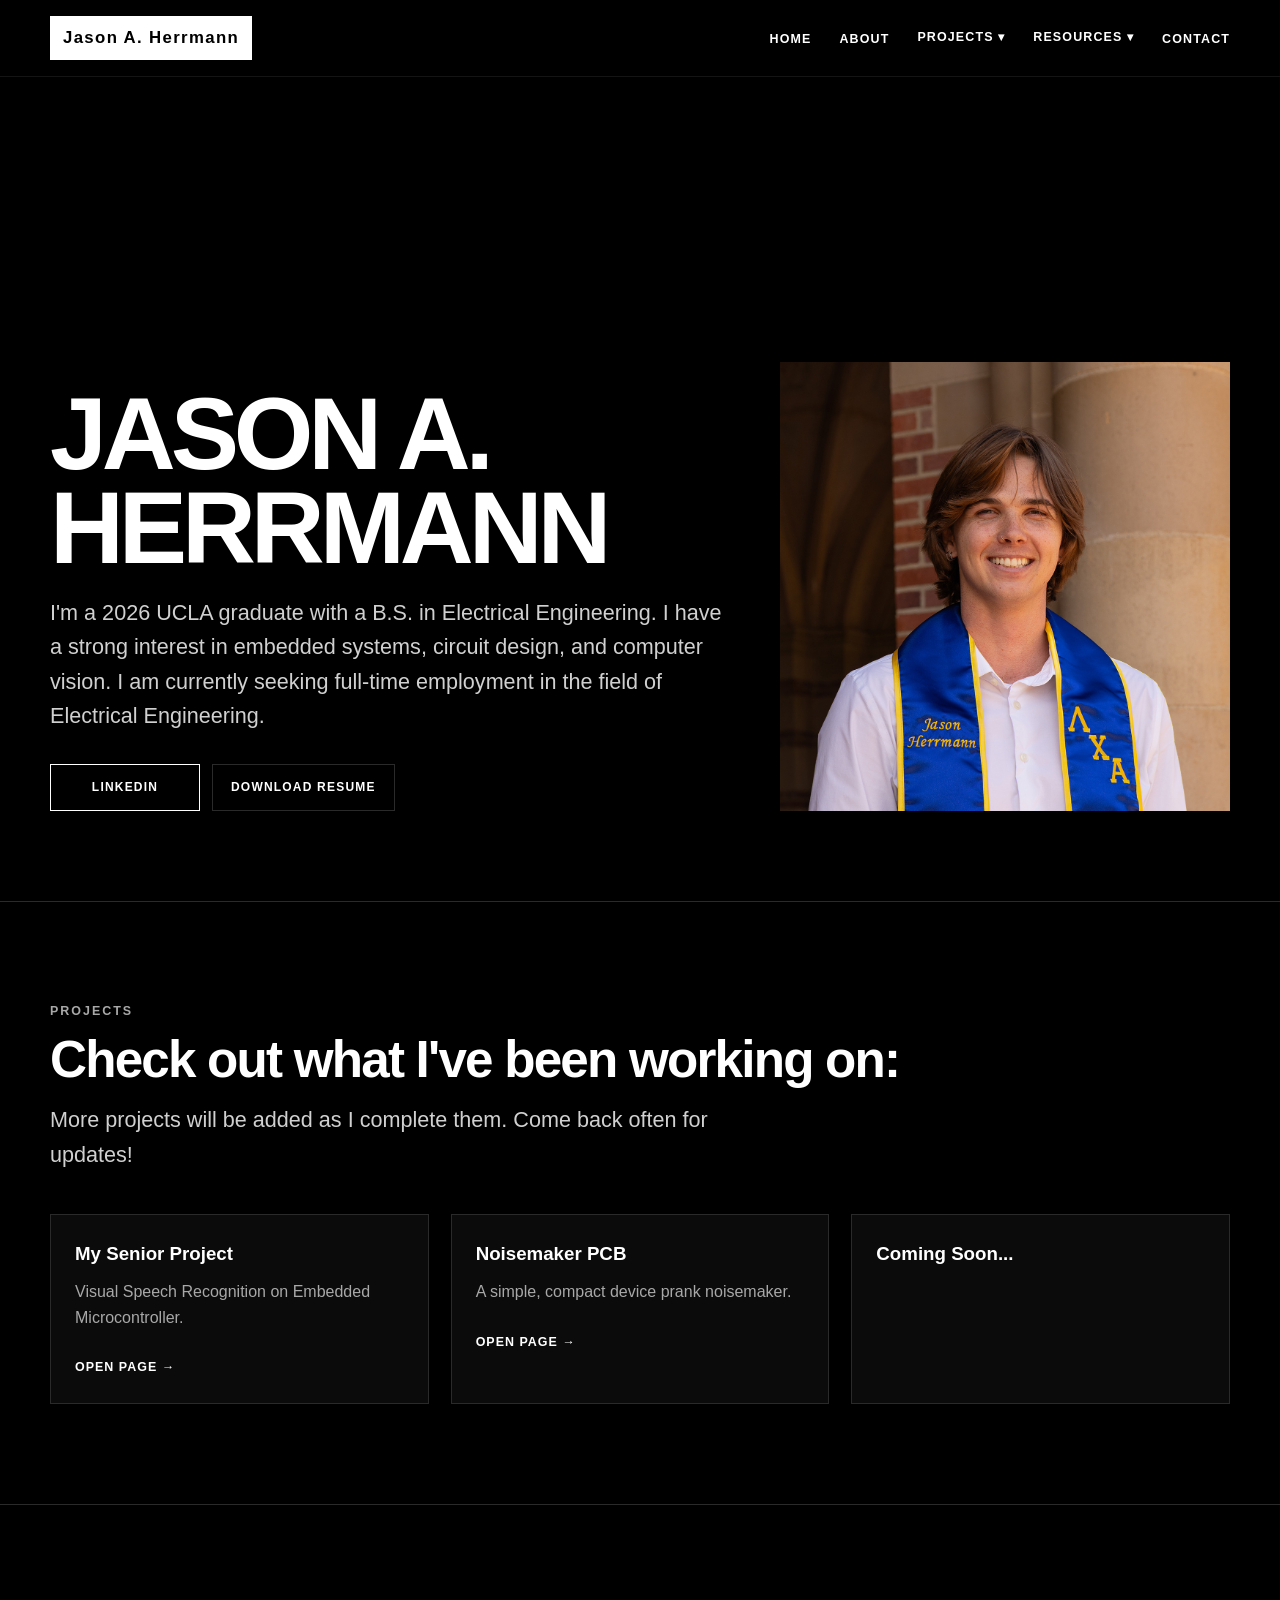
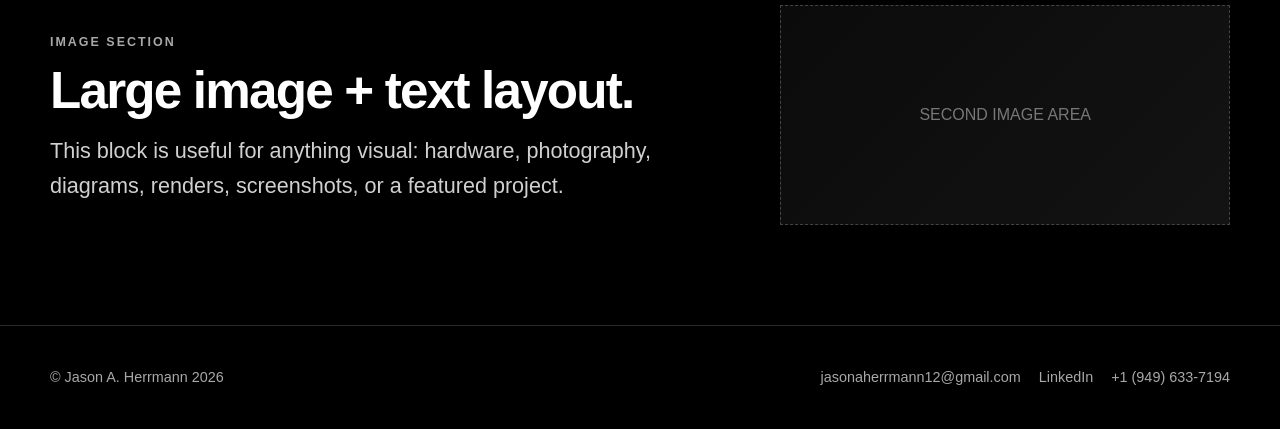
==== index.html @ fa323c01 "gallery update sept 2026" ====
<!DOCTYPE html>
<html lang="en">
<head>
  <meta charset="UTF-8">
  <meta name="viewport" content="width=device-width, initial-scale=1.0">
  <meta name="description" content="Personal portfolio website template.">
  <title>Home | Jason A. Herrmann's Portfolio</title>
  <link rel="stylesheet" href="assets/css/style.css">
</head>
<body>
<header class="site-header">
  <div class="container navbar">
    <a class="brand" href="index.html">Jason A. Herrmann</a>

    <button class="nav-toggle" aria-expanded="false" aria-label="Open navigation">
      MENU
    </button>

    <ul class="nav-links">
      <li><a href="index.html">Home</a></li>
      <li><a href="about.html">About</a></li>

      <li class="dropdown">
        <button class="dropdown-button" aria-expanded="false">Projects ▾</button>
        <ul class="dropdown-menu">
          <li><a href="page-one.html">My Senior Project</a></li>
          <li><a href="page-two.html">Noisemaker PCB</a></li>
          <li><a href="page-three.html">Coming Soon...</a></li>
        </ul>
      </li>

      <li class="dropdown">
        <button class="dropdown-button" aria-expanded="false">Resources ▾</button>
        <ul class="dropdown-menu">
          <li><a href="gallery.html">Gallery</a></li>
          <li><a href="downloads.html">Downloads</a></li>
        </ul>
      </li>

      <li><a href="contact.html">Contact</a></li>
    </ul>
  </div>
</header>

<main>
<section class="hero">
  <div class="container hero-grid">
    <div>
      <h1>JASON A. HERRMANN</h1>
      <p class="lead">
        I'm a 2026 UCLA graduate with a B.S. in Electrical Engineering. 
        I have a strong interest in embedded systems, circuit design, and computer vision. 
        I am currently seeking full-time employment in the field of Electrical Engineering.
      </p>

      <div class="button-row">
        <a class="button" href="https://www.linkedin.com/in/jason-a-herrmann/">LinkedIN</a>
        <a class="button secondary" href="assets/downloads/JasonHerrmannResumeSept2026.pdf" download>Download Resume</a>
      </div>
    </div>

    <div>
      <div>
        <img src="assets/images/SquareProfile.jpg" alt="Description of image">
      </div>
    </div>
  </div>
</section>

<section class="section">
  <div class="container">
    <div class="section-header">
      <p class="kicker">Projects</p>
      <h2>Check out what I've been working on:</h2>
      <p class="lead">
        More projects will be added as I complete them. Come back often for updates!
      </p>
    </div>

    <div class="grid">
      <article class="card">
        <h3>My Senior Project</h3>
        <p>Visual Speech Recognition on Embedded Microcontroller.</p>
        <a class="text-link" href="page-one.html">Open Page →</a>
      </article>

      <article class="card">
        <h3>Noisemaker PCB</h3>
        <p>A simple, compact device prank noisemaker.</p>
        <a class="text-link" href="page-two.html">Open Page →</a>
      </article>

      <article class="card">
        <h3>Coming Soon...</h3>
        <p></p>
        <a class="text-link" href="page-three.html"></a>
      </article>
    </div>
  </div>
</section>

<section class="section">
  <div class="container hero-grid">
    <div>
      <p class="kicker">IMAGE SECTION</p>
      <h2>Large image + text layout.</h2>
      <p class="lead">
        This block is useful for anything visual: hardware, photography, diagrams,
        renders, screenshots, or a featured project.
      </p>
    </div>

    <div class="media-placeholder small">
      SECOND IMAGE AREA
    </div>
  </div>
</section>
</main>

<footer class="site-footer">
  <div class="container footer-inner">
    <span>© Jason A. Herrmann 2026</span>
    <div class="footer-links">
      <a href="mailto:jasonaherrmann12@gmail.com">jasonaherrmann12@gmail.com</a>
      <a href="https://www.linkedin.com/in/jason-a-herrmann/">LinkedIn</a>
      <a> +1 (949) 633-7194 </a>
    </div>
  </div>
</footer>

<script src="assets/js/main.js"></script>
</body>
</html>
---- assets/css/style.css ----
:root {
  --bg: #000000;
  --panel: #0b0b0b;
  --text: #ffffff;
  --muted: #a8a8a8;
  --line: #2a2a2a;
  --max-width: 1180px;
  --nav-height: 76px;
}

* {
  box-sizing: border-box;
}

html {
  scroll-behavior: smooth;
}

body {
  margin: 0;
  background: var(--bg);
  color: var(--text);
  font-family: Arial, Helvetica, sans-serif;
  line-height: 1.6;
}

img {
  display: block;
  max-width: 100%;
}

a {
  color: inherit;
}

.container {
  width: min(calc(100% - 40px), var(--max-width));
  margin-inline: auto;
}

/* ---------- NAVIGATION ---------- */

.site-header {
  position: sticky;
  top: 0;
  z-index: 1000;
  border-bottom: 1px solid rgba(255,255,255,0.08);
  background: rgba(0,0,0,0.92);
  backdrop-filter: blur(12px);
}

.navbar {
  min-height: var(--nav-height);
  display: flex;
  align-items: center;
  justify-content: space-between;
  gap: 28px;
}

.brand {
  display: inline-block;

  color: black;
  background: white;

  text-decoration: none;

  font-size: 1.05rem;
  font-weight: 700;
  letter-spacing: 0.08em;

  padding: 8px 12px;

  border: 1px solid white;
}

.nav-toggle {
  display: none;
  border: 1px solid var(--line);
  background: transparent;
  color: white;
  padding: 9px 12px;
  cursor: pointer;
}

.nav-links {
  list-style: none;
  display: flex;
  align-items: center;
  gap: 28px;
  margin: 0;
  padding: 0;
}

.nav-links > li {
  position: relative;
}

.nav-links a,
.dropdown-button {
  text-decoration: none;
  color: var(--text);
  background: transparent;
  border: 0;
  padding: 8px 0;
  font: inherit;
  font-size: 0.78rem;
  font-weight: 700;
  letter-spacing: 0.09em;
  text-transform: uppercase;
  cursor: pointer;
}

.nav-links a:hover,
.nav-links a:focus-visible,
.dropdown-button:hover,
.dropdown-button:focus-visible {
  color: var(--muted);
}

.dropdown-menu {
  position: absolute;
  top: calc(100% + 10px);
  left: -18px;
  min-width: 190px;
  margin: 0;
  padding: 8px;
  list-style: none;
  border: 1px solid var(--line);
  background: #070707;
  opacity: 0;
  visibility: hidden;
  transform: translateY(-6px);
  transition: 0.18s ease;
}

.dropdown:hover .dropdown-menu,
.dropdown:focus-within .dropdown-menu,
.dropdown.open .dropdown-menu {
  opacity: 1;
  visibility: visible;
  transform: translateY(0);
}

.dropdown-menu a {
  display: block;
  padding: 10px 12px;
  white-space: nowrap;
}

.dropdown-menu a:hover {
  background: #111;
  color: white;
}

/* ---------- GENERIC PAGE ELEMENTS ---------- */

.hero {
  min-height: calc(100vh - var(--nav-height));
  display: grid;
  align-items: end;
  padding: 8vh 0 10vh;
}

.hero-grid {
  display: grid;
  grid-template-columns: 1.2fr 0.8fr;
  gap: 56px;
  align-items: end;
}

.kicker {
  margin: 0 0 12px;
  color: var(--muted);
  font-size: 0.78rem;
  font-weight: 700;
  letter-spacing: 0.16em;
  text-transform: uppercase;
}

h1,
h2,
h3,
p {
  margin-top: 0;
}

h1 {
  margin-bottom: 20px;
  font-size: clamp(3rem, 8vw, 7rem);
  line-height: 0.92;
  letter-spacing: -0.05em;
}

h2 {
  margin-bottom: 18px;
  font-size: clamp(2rem, 4vw, 4rem);
  line-height: 1;
  letter-spacing: -0.035em;
}

h3 {
  margin-bottom: 10px;
}

.lead {
  max-width: 700px;
  color: #d0d0d0;
  font-size: clamp(1.05rem, 1.8vw, 1.35rem);
}

.button-row {
  display: flex;
  flex-wrap: wrap;
  gap: 12px;
  margin-top: 30px;
}

.button {
  display: inline-block;
  min-width: 150px;
  padding: 13px 18px;
  border: 1px solid white;
  text-align: center;
  text-decoration: none;
  font-size: 0.75rem;
  font-weight: 700;
  letter-spacing: 0.1em;
  text-transform: uppercase;
  transition: 0.18s ease;
}

.button:hover {
  background: white;
  color: black;
}

.button.secondary {
  border-color: var(--line);
}

.section {
  padding: 100px 0;
  border-top: 1px solid var(--line);
}

.section.narrow .container {
  max-width: 820px;
}

.section-header {
  margin-bottom: 42px;
}

.grid {
  display: grid;
  grid-template-columns: repeat(3, 1fr);
  gap: 22px;
}

.card {
  padding: 24px;
  border: 1px solid var(--line);
  background: var(--panel);
}

.card p {
  color: var(--muted);
}

.card a {
  text-decoration: none;
}

.text-link {
  display: inline-block;
  margin-top: 12px;
  font-size: 0.78rem;
  font-weight: 700;
  letter-spacing: 0.08em;
  text-transform: uppercase;
  text-decoration: none;
}

.text-link:hover {
  text-decoration: underline;
}

/* ---------- IMAGE / MEDIA AREAS ---------- */

.media-frame {
  overflow: hidden;
  border: 1px solid var(--line);
  background: #090909;
}

.media-frame img {
  width: 100%;
  height: auto;
}

.media-placeholder {
  min-height: 360px;
  display: grid;
  place-items: center;
  padding: 30px;
  border: 1px dashed #444;
  background:
    linear-gradient(135deg, #0b0b0b 0%, #131313 100%);
  color: #777;
  text-align: center;
}

.media-placeholder.small {
  min-height: 220px;
}

.caption {
  margin-top: 10px;
  color: #777;
  font-size: 0.86rem;
}

/* ---------- DOWNLOADS ---------- */

.download-list {
  display: grid;
  gap: 14px;
}

.download-item {
  display: flex;
  align-items: center;
  justify-content: space-between;
  gap: 24px;
  padding: 18px 0;
  border-bottom: 1px solid var(--line);
}

.download-item p {
  margin: 0;
  color: var(--muted);
}

.download-item a {
  white-space: nowrap;
}

/* ---------- SIMPLE PAGE HEADER ---------- */

.page-header {
  padding: 120px 0 72px;
}

.page-header h1 {
  font-size: clamp(3rem, 7vw, 6rem);
}

/* ---------- FOOTER ---------- */

.site-footer {
  padding: 40px 0;
  border-top: 1px solid var(--line);
  color: var(--muted);
  font-size: 0.9rem;
}

.footer-inner {
  display: flex;
  justify-content: space-between;
  gap: 24px;
  flex-wrap: wrap;
}

.footer-links {
  display: flex;
  gap: 18px;
  flex-wrap: wrap;
}

.footer-links a {
  text-decoration: none;
}

/* ---------- MOBILE ---------- */

@media (max-width: 820px) {
  .nav-toggle {
    display: block;
  }

  .nav-links {
    position: absolute;
    top: var(--nav-height);
    left: 0;
    right: 0;
    display: none;
    flex-direction: column;
    align-items: stretch;
    gap: 0;
    padding: 12px 20px 20px;
    border-bottom: 1px solid var(--line);
    background: #050505;
  }

  .nav-links.active {
    display: flex;
  }

  .nav-links > li {
    border-bottom: 1px solid #181818;
  }

  .nav-links a,
  .dropdown-button {
    display: block;
    width: 100%;
    padding: 14px 0;
    text-align: left;
  }

  .dropdown-menu {
    position: static;
    display: none;
    min-width: 0;
    padding: 0 0 10px 14px;
    border: 0;
    background: transparent;
    opacity: 1;
    visibility: visible;
    transform: none;
  }

  .dropdown:hover .dropdown-menu,
  .dropdown:focus-within .dropdown-menu {
    display: none;
  }

  .dropdown.open .dropdown-menu {
    display: block;
  }

  .hero-grid,
  .grid {
    grid-template-columns: 1fr;
  }

  .hero {
    min-height: auto;
    padding: 90px 0;
  }

  .section {
    padding: 72px 0;
  }

  .download-item {
    align-items: flex-start;
    flex-direction: column;
  }
}

.download-with-preview {
  display: grid;
  grid-template-columns: 220px 1fr;
  gap: 32px;
  align-items: center;

  padding: 32px 0;
}

.download-preview {
  overflow: hidden;

  background: #0a0a0a;
}

.download-preview img {
  display: block;

  width: 100%;
  height: auto;
}

.headshot-preview img {
  aspect-ratio: 1 / 1;
  object-fit: cover;
}

.download-info {
  display: flex;
  flex-direction: column;
  align-items: flex-start;
}

.download-info p {
  margin-bottom: 20px;
  color: var(--muted);
}

@media (max-width: 700px) {

  .download-with-preview {
    grid-template-columns: 1fr;
  }

  .download-preview {
    max-width: 320px;
  }

}
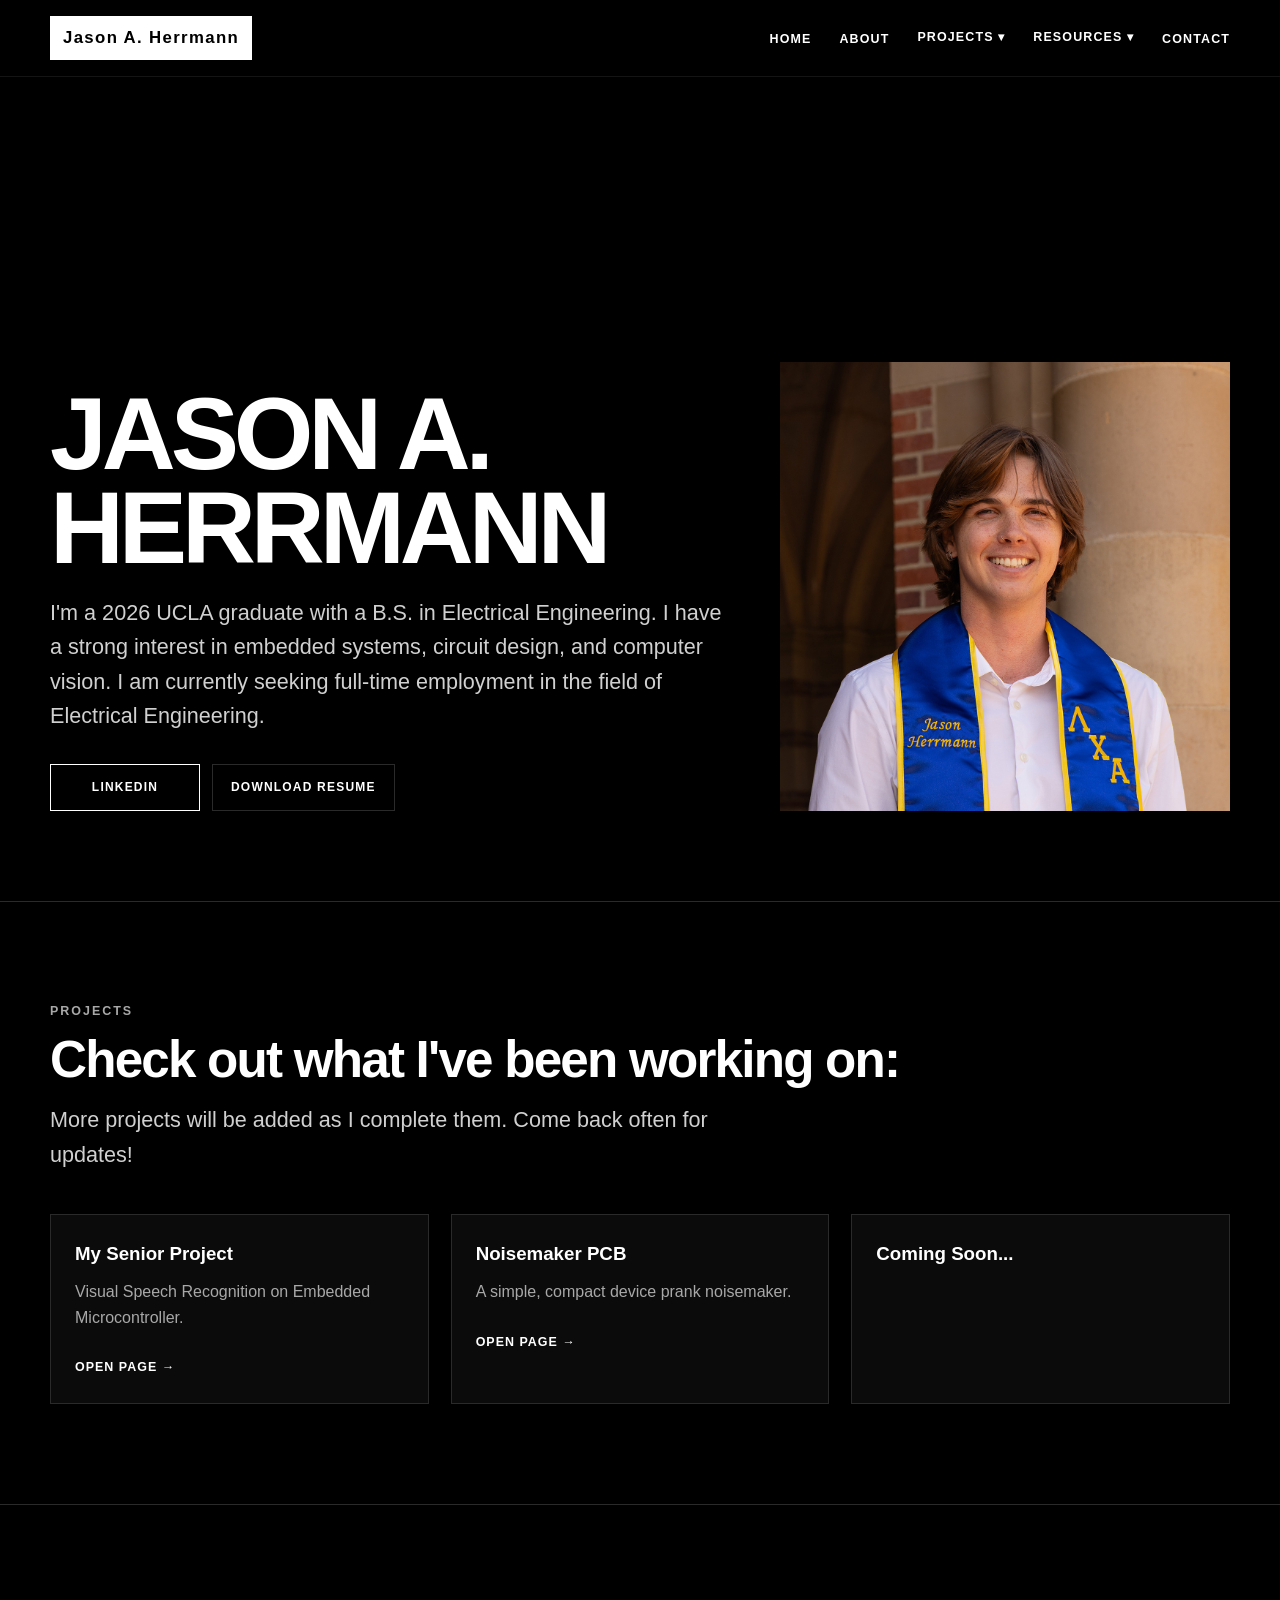
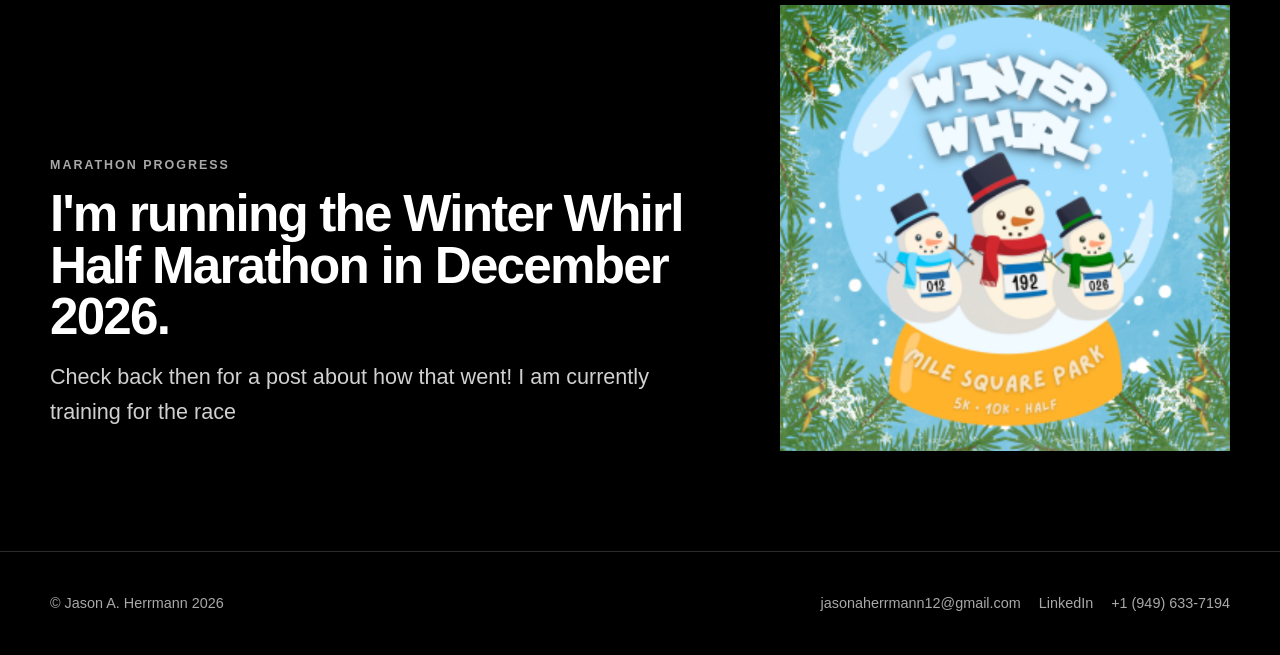
==== commit 67b59038: "Marathon progress sept 2026" ====
--- a/index.html
+++ b/index.html
@@ -102,16 +102,14 @@
 <section class="section">
   <div class="container hero-grid">
     <div>
-      <p class="kicker">IMAGE SECTION</p>
-      <h2>Large image + text layout.</h2>
+      <p class="kicker">Marathon Progress</p>
+      <h2>I'm running the Winter Whirl Half Marathon in December 2026.</h2>
       <p class="lead">
-        This block is useful for anything visual: hardware, photography, diagrams,
-        renders, screenshots, or a featured project.
+        Check back then for a post about how that went! I am currently training for the race
       </p>
     </div>
 
-    <div class="media-placeholder small">
-      SECOND IMAGE AREA
+      <img src="assets/images/Winter whirl half.png" alt="Winter Whirl Half Marathon">
     </div>
   </div>
 </section>
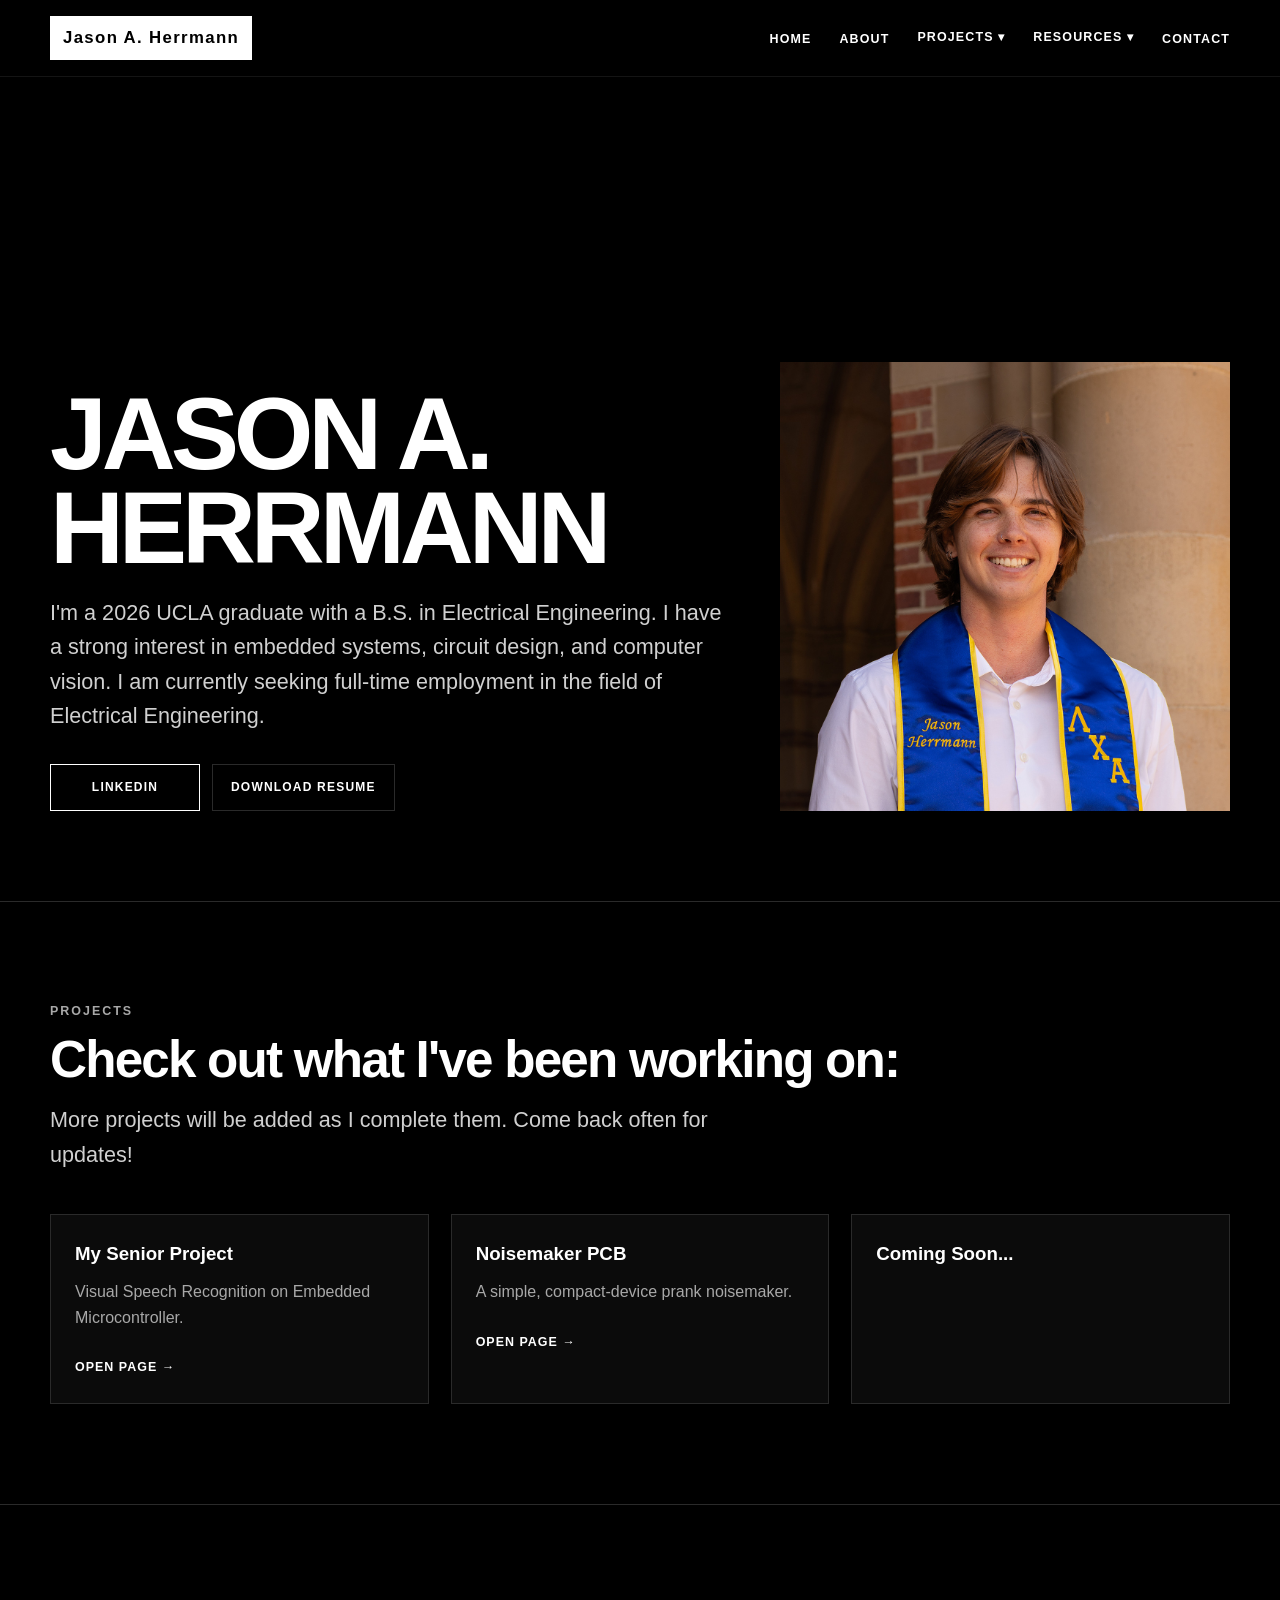
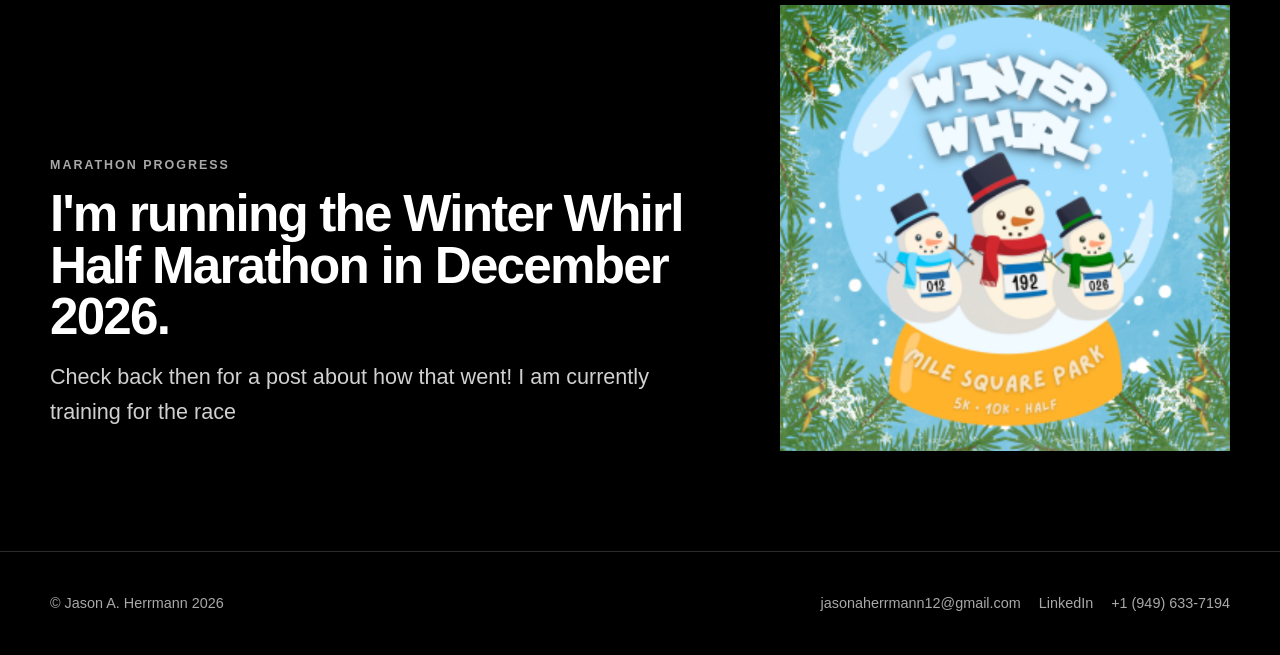
==== commit e95f58d7: "small change" ====
--- a/index.html
+++ b/index.html
@@ -86,7 +86,7 @@
 
       <article class="card">
         <h3>Noisemaker PCB</h3>
-        <p>A simple, compact device prank noisemaker.</p>
+        <p>A simple, compact-device prank noisemaker.</p>
         <a class="text-link" href="page-two.html">Open Page →</a>
       </article>
 
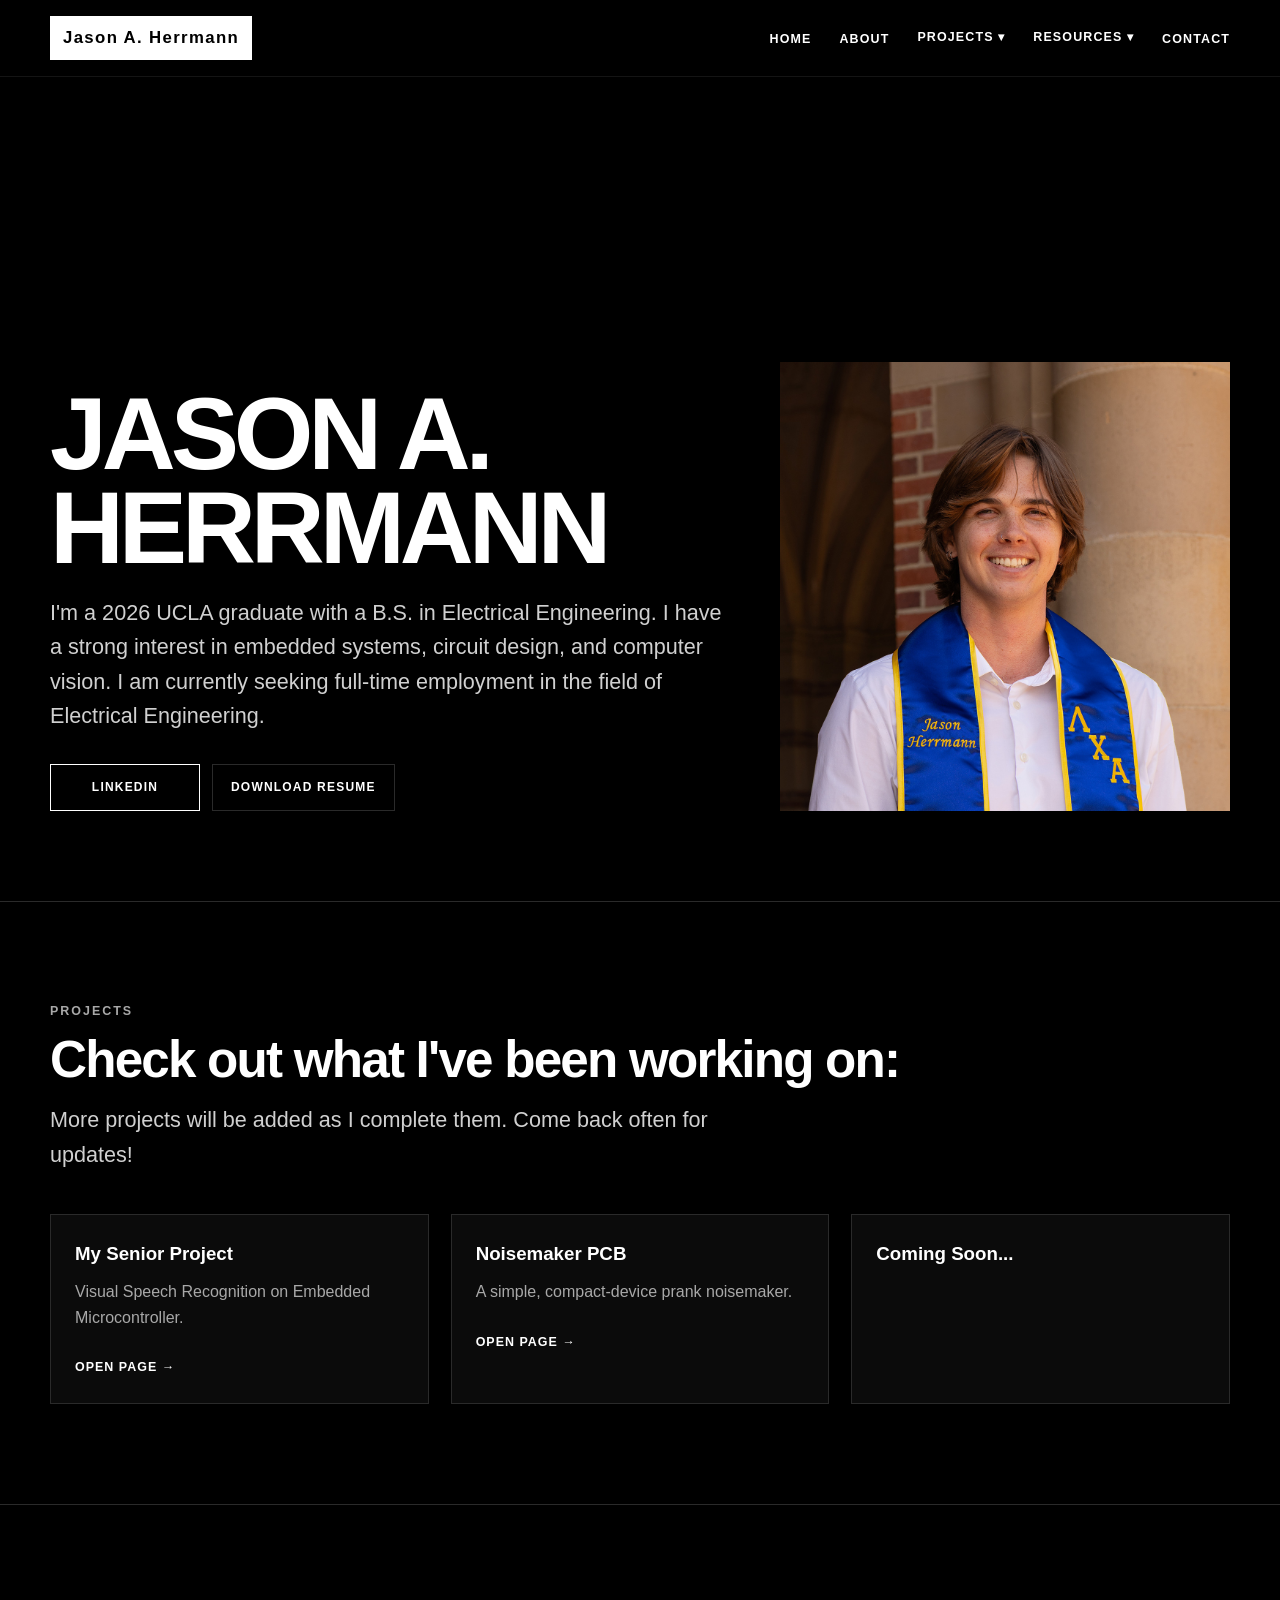
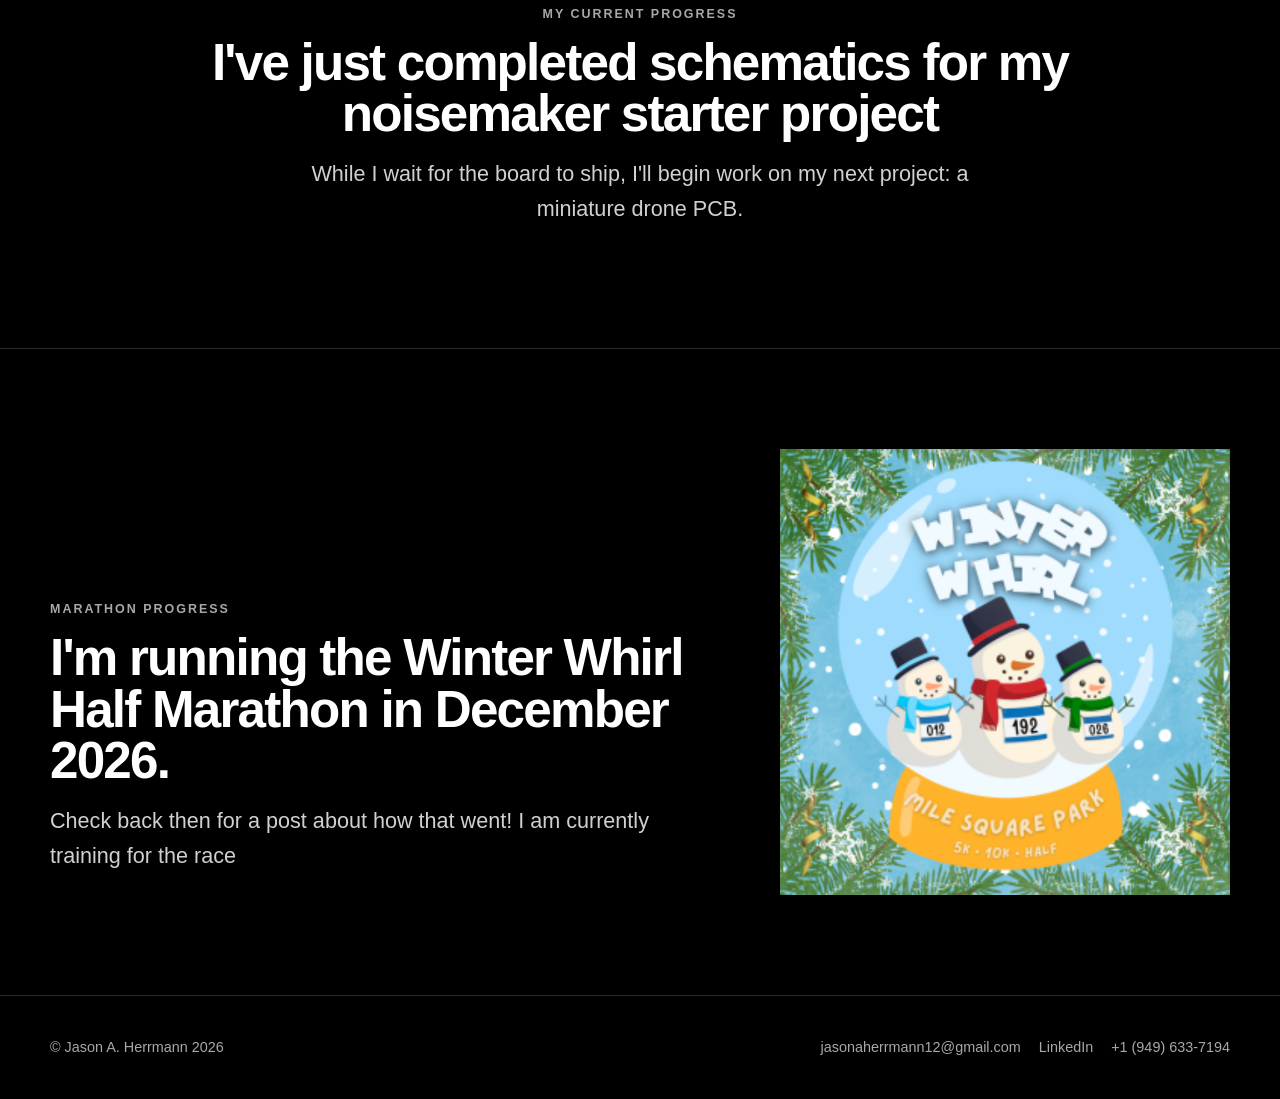
==== commit ec360bef: "Bio Changes" ====
--- a/index.html
+++ b/index.html
@@ -100,6 +100,19 @@
 </section>
 
 <section class="section">
+  <div class="centered-container">
+    <div>
+      <p class="kicker">My current progress</p>
+      <h2>I've just completed schematics for my noisemaker starter project</h2>
+      <p class="lead">
+        While I wait for the board to ship, I'll begin work on my next project: a miniature drone PCB.
+      </p>
+    </div>
+  </div>
+</section>
+</main>
+
+<section class="section">
   <div class="container hero-grid">
     <div>
       <p class="kicker">Marathon Progress</p>
--- a/assets/css/style.css
+++ b/assets/css/style.css
@@ -248,6 +248,13 @@
   max-width: 820px;
 }
 
+.section.narrow img {
+  display: block;
+  max-width: 100%;
+  height: auto;
+  margin: 16px 0 32px;
+}
+
 .section-header {
   margin-bottom: 42px;
 }
@@ -320,6 +327,30 @@
   color: #777;
   font-size: 0.86rem;
 }
+
+.image-grid {
+  display: grid;
+  grid-template-columns: repeat(2, 1fr);
+  gap: 20px;
+
+  margin: 0px 0;
+}
+
+.image-grid-item {
+  overflow: hidden;
+}
+
+.image-grid-item img {
+  display: block;
+  width: 100%;
+  height: 350px;
+
+  object-fit: cover;
+}
+.image-grid.three {
+  grid-template-columns: repeat(3, 1fr);
+}
+
 
 /* ---------- DOWNLOADS ---------- */
 
@@ -508,4 +539,21 @@
     max-width: 320px;
   }
 
+}
+
+.centered-container {
+  width: min(calc(100% - 40px), 900px);
+  margin: 0 auto;
+
+  text-align: center;
+}
+
+.centered-container p {
+  max-width: 700px;
+  margin-left: auto;
+  margin-right: auto;
+}
+
+.centered-buttons {
+  justify-content: center;
 }
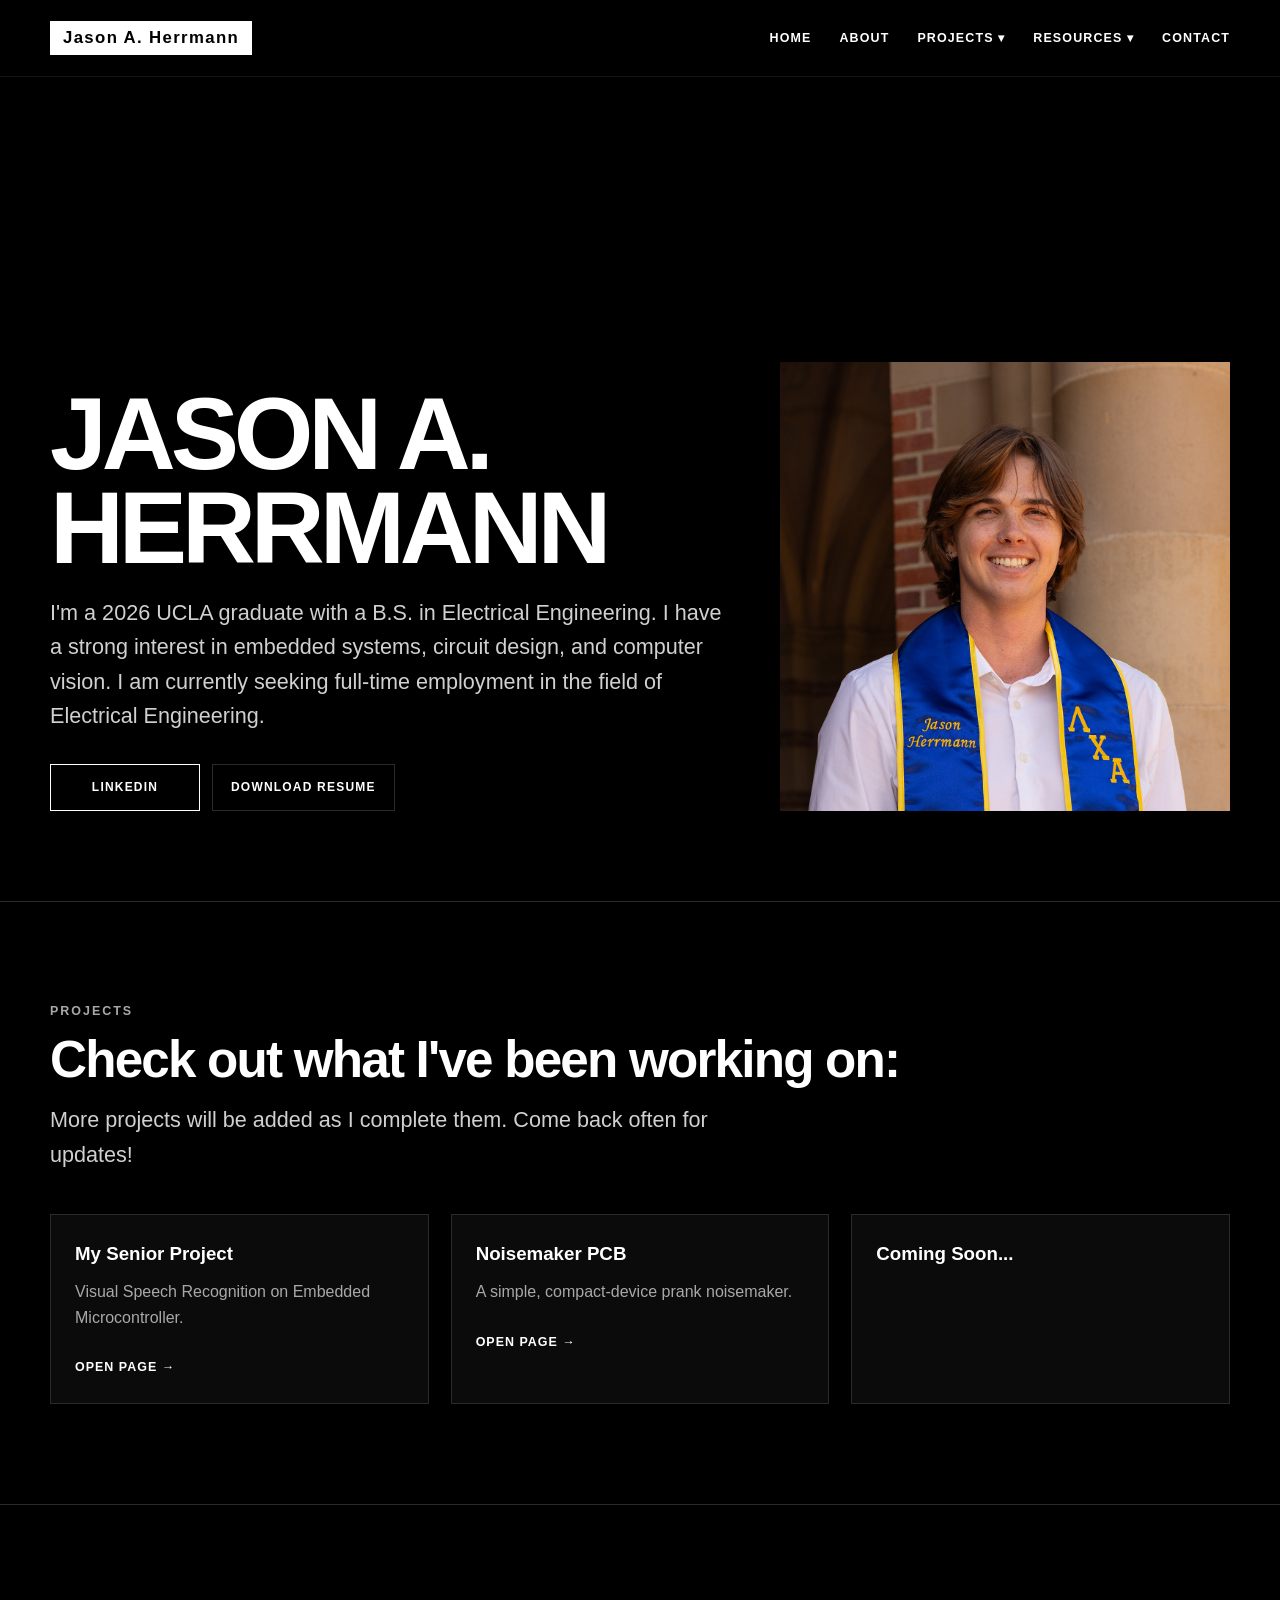
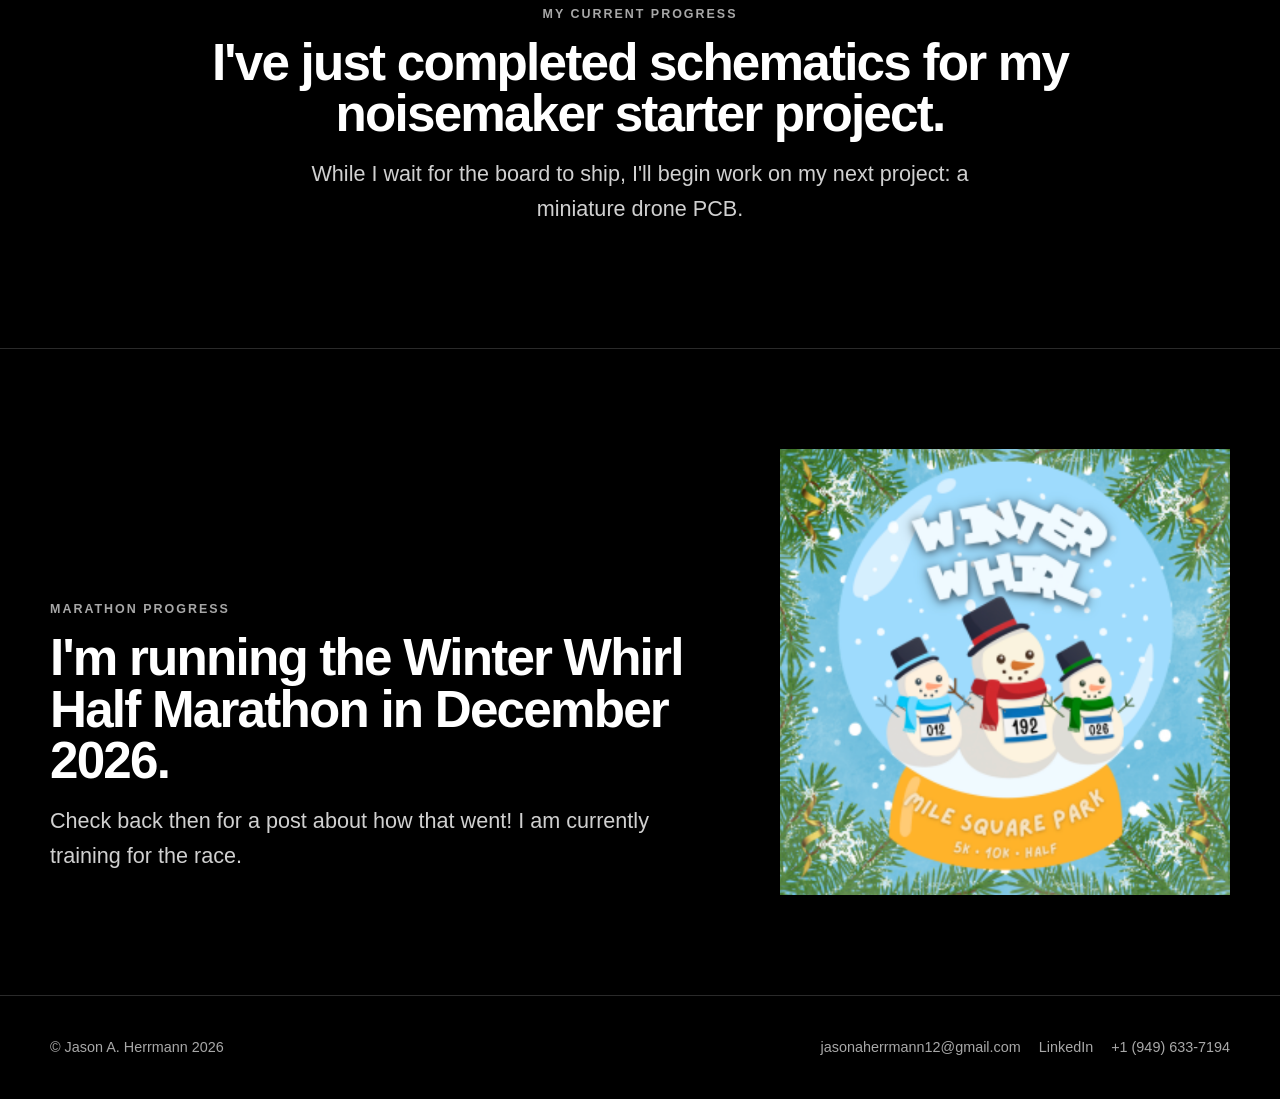
==== commit a2184609: "Senior proj page" ====
--- a/index.html
+++ b/index.html
@@ -3,7 +3,7 @@
 <head>
   <meta charset="UTF-8">
   <meta name="viewport" content="width=device-width, initial-scale=1.0">
-  <meta name="description" content="Personal portfolio website template.">
+  <meta name="description" content="Personal portfolio website main page.">
   <title>Home | Jason A. Herrmann's Portfolio</title>
   <link rel="stylesheet" href="assets/css/style.css">
 </head>
@@ -103,7 +103,7 @@
   <div class="centered-container">
     <div>
       <p class="kicker">My current progress</p>
-      <h2>I've just completed schematics for my noisemaker starter project</h2>
+      <h2>I've just completed schematics for my noisemaker starter project.</h2>
       <p class="lead">
         While I wait for the board to ship, I'll begin work on my next project: a miniature drone PCB.
       </p>
@@ -118,7 +118,7 @@
       <p class="kicker">Marathon Progress</p>
       <h2>I'm running the Winter Whirl Half Marathon in December 2026.</h2>
       <p class="lead">
-        Check back then for a post about how that went! I am currently training for the race
+        Check back then for a post about how that went! I am currently training for the race.
       </p>
     </div>
 
--- a/assets/css/style.css
+++ b/assets/css/style.css
@@ -44,6 +44,7 @@
   position: sticky;
   top: 0;
   z-index: 1000;
+
   border-bottom: 1px solid rgba(255,255,255,0.08);
   background: rgba(0,0,0,0.92);
   backdrop-filter: blur(12px);
@@ -51,14 +52,17 @@
 
 .navbar {
   min-height: var(--nav-height);
+
   display: flex;
   align-items: center;
   justify-content: space-between;
+
   gap: 28px;
 }
 
 .brand {
-  display: inline-block;
+  display: inline-flex;
+  align-items: center;
 
   color: black;
   background: white;
@@ -72,65 +76,101 @@
   padding: 8px 12px;
 
   border: 1px solid white;
+
+  line-height: 1;
 }
 
 .nav-toggle {
   display: none;
+
   border: 1px solid var(--line);
   background: transparent;
   color: white;
+
   padding: 9px 12px;
+
   cursor: pointer;
 }
 
 .nav-links {
   list-style: none;
+
   display: flex;
   align-items: center;
+
   gap: 28px;
+
   margin: 0;
   padding: 0;
 }
 
 .nav-links > li {
   position: relative;
-}
-
-.nav-links a,
+
+  display: flex;
+  align-items: center;
+}
+
+/* Normal links AND dropdown buttons now share
+   exactly the same sizing/alignment */
+.nav-links > li > a,
 .dropdown-button {
+  display: flex;
+  align-items: center;
+  justify-content: center;
+
+  height: 40px;
+  padding: 0;
+
   text-decoration: none;
   color: var(--text);
+
   background: transparent;
   border: 0;
-  padding: 8px 0;
-  font: inherit;
+
+  font-family: inherit;
   font-size: 0.78rem;
   font-weight: 700;
   letter-spacing: 0.09em;
+
+  line-height: 1;
+
   text-transform: uppercase;
+
   cursor: pointer;
 }
 
-.nav-links a:hover,
-.nav-links a:focus-visible,
+.nav-links > li > a:hover,
+.nav-links > li > a:focus-visible,
 .dropdown-button:hover,
 .dropdown-button:focus-visible {
   color: var(--muted);
 }
 
+
+/* ---------- DROPDOWN ---------- */
+
 .dropdown-menu {
   position: absolute;
+
   top: calc(100% + 10px);
   left: -18px;
+
   min-width: 190px;
+
   margin: 0;
   padding: 8px;
+
   list-style: none;
+
   border: 1px solid var(--line);
   background: #070707;
+
   opacity: 0;
   visibility: hidden;
+
   transform: translateY(-6px);
+
   transition: 0.18s ease;
 }
 
@@ -139,13 +179,32 @@
 .dropdown.open .dropdown-menu {
   opacity: 1;
   visibility: visible;
+
   transform: translateY(0);
+}
+
+.dropdown-menu li {
+  display: block;
 }
 
 .dropdown-menu a {
   display: block;
+
+  height: auto;
+
   padding: 10px 12px;
+
   white-space: nowrap;
+
+  text-decoration: none;
+
+  color: var(--text);
+
+  font-size: 0.78rem;
+  font-weight: 700;
+  letter-spacing: 0.09em;
+
+  line-height: 1.4;
 }
 
 .dropdown-menu a:hover {
@@ -416,21 +475,29 @@
 /* ---------- MOBILE ---------- */
 
 @media (max-width: 820px) {
+
   .nav-toggle {
     display: block;
   }
 
   .nav-links {
     position: absolute;
+
     top: var(--nav-height);
     left: 0;
     right: 0;
+
     display: none;
+
     flex-direction: column;
     align-items: stretch;
+
     gap: 0;
+
     padding: 12px 20px 20px;
+
     border-bottom: 1px solid var(--line);
+
     background: #050505;
   }
 
@@ -439,26 +506,42 @@
   }
 
   .nav-links > li {
+    display: flex;
+    flex-direction: column;
+    align-items: stretch;
+
     border-bottom: 1px solid #181818;
   }
 
-  .nav-links a,
+  .nav-links > li > a,
   .dropdown-button {
-    display: block;
     width: 100%;
-    padding: 14px 0;
+    height: 44px;
+
+    justify-content: flex-start;
+
+    padding: 0;
+
     text-align: left;
   }
 
   .dropdown-menu {
     position: static;
+
     display: none;
+
+    width: 100%;
     min-width: 0;
+
     padding: 0 0 10px 14px;
+
     border: 0;
+
     background: transparent;
+
     opacity: 1;
     visibility: visible;
+
     transform: none;
   }
 
@@ -470,75 +553,6 @@
   .dropdown.open .dropdown-menu {
     display: block;
   }
-
-  .hero-grid,
-  .grid {
-    grid-template-columns: 1fr;
-  }
-
-  .hero {
-    min-height: auto;
-    padding: 90px 0;
-  }
-
-  .section {
-    padding: 72px 0;
-  }
-
-  .download-item {
-    align-items: flex-start;
-    flex-direction: column;
-  }
-}
-
-.download-with-preview {
-  display: grid;
-  grid-template-columns: 220px 1fr;
-  gap: 32px;
-  align-items: center;
-
-  padding: 32px 0;
-}
-
-.download-preview {
-  overflow: hidden;
-
-  background: #0a0a0a;
-}
-
-.download-preview img {
-  display: block;
-
-  width: 100%;
-  height: auto;
-}
-
-.headshot-preview img {
-  aspect-ratio: 1 / 1;
-  object-fit: cover;
-}
-
-.download-info {
-  display: flex;
-  flex-direction: column;
-  align-items: flex-start;
-}
-
-.download-info p {
-  margin-bottom: 20px;
-  color: var(--muted);
-}
-
-@media (max-width: 700px) {
-
-  .download-with-preview {
-    grid-template-columns: 1fr;
-  }
-
-  .download-preview {
-    max-width: 320px;
-  }
-
 }
 
 .centered-container {
